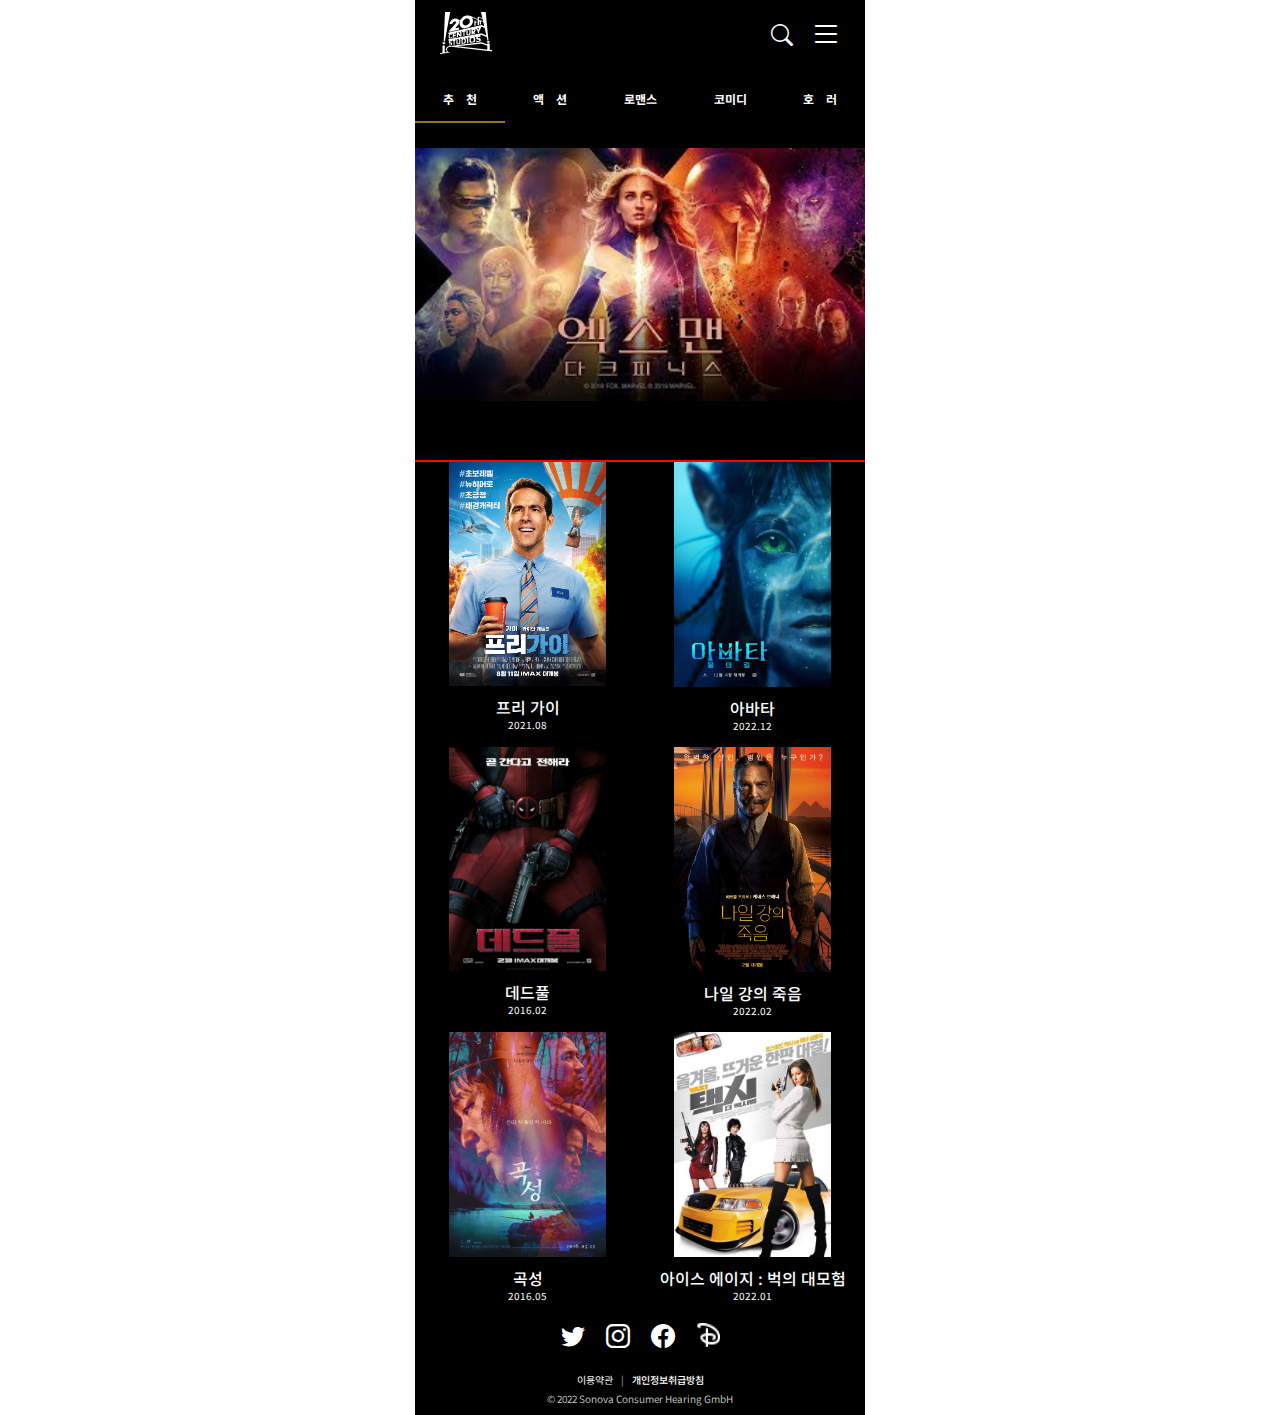
==== movies.html @ 399a9859 "Add files via upload" ====
<!DOCTYPE html>
<html lang="en">
<head>
    <meta charset="UTF-8">
    <meta http-equiv="X-UA-Compatible" content="IE=edge">
    <meta name="viewport" content="width=device-width, initial-scale=1.0">
    <title>movies</title>
    <link rel="stylesheet" href="css/collection.css">
    <link rel="stylesheet" href="https://cdn.jsdelivr.net/npm/bootstrap-icons@1.9.0/font/bootstrap-icons.css">
    <script src="https://ajax.googleapis.com/ajax/libs/jquery/3.6.0/jquery.min.js"></script>
    <script src="js/app.js"></script>
</head>
<body id="movies" >
    <div class="page">
    <div id="container">
        <div class="search-box">
            <form class="search-box-container">
                <button id="submit" type="submit">
                    <i class="bi bi-search"></i>
                </button>
                <input 
                    type="search" 
                    id="search"
                    placeholder="검색"
                    required
                    name="search"
                >
            </form>
            <div class="button-group">
                <button class="btn-close">
                    취소
                </button>
            </div>
            <a class="favorite" href="#영화-추천">
                최다 검색
            </a>
            <div class="fav-contents">
    
                <div class="fav1">
                    <img src="./images/fav1.png" alt="나이트메어앨리 포스터">
                    <a href="./movie-night.html">나이트메어 앨리</a>
                </div>
                
                <div class="fav2">
                    <img src="./images/fav2.png" alt="더프린세스 포스터">
                    <a href="더프린세스 상세페이지">더 프린세스</a>
                </div>
    
            </div>
        </div>

    <header id="main-header">

        <h1 id="logo">
            <a href="./index.html">
                <img  src="./images/logo_20cs.png" alt="로고">
            </a>
        </h1> 
        <nav id="gnb">
                <a href="#" id="btn-search"><i class="bi bi-search"></i></a>
                <button id="btn-menu"><i class="bi bi-list"></i></button>
        </nav>
        <nav id="gnb-menu">
            <ul>
              <li><a href="movies.html" class="bold">영화</a></li>
              <li><a href="movies-action.html"> <span>-</span>
                액션</a></li>
              <li><a href="movies-romance.html"><span>-</span> 로맨스</a></li>
              <li><a href="movies-comedy.html"><span>-</span> 코미디</a></li>
              <li><a href="movies-horror.html"><span>-</span> 호러</a></li>
              <li><a href="company.html">회사소개</a></li>
            </ul>
            <button id="btn-close"><i class="bi bi-x"></i></button>
          </nav>
    </header>

    <div>
    <nav id="list">
        <ul class="list">
            <li><a class="on" href="#">추　천</a></li>
            <li><a href="movies-action.html">액　션</a></li>
            <li><a href="movies-romance.html">로맨스</a></li>
            <li><a href="movies-comedy.html">코미디</a></li>
            <li><a href="movies-horror.html">호　러</a></li>
        </ul>
    </nav>
    </div>

    <div>
    <a class="collection-recommend" href="#"><img src="./images/recommend-main.jpg" alt="영화추천"></a>
</div>

    <div class="movie-collection">
        <div class="movies">
            <div class="movie">
                <a href="movie-free.html">
                    <img src="./images/comedy01.jpg" alt="포스터">
                    <p class="movie-title">프리 가이</p>
                    <p class="release-date">2021.08</p>
                </a>
            </div>
            <div class="movie">
                <a href="./movie-avatar.html">
                    <img src="./images/romance01.jpg" alt="포스터">
                    <p class="movie-title">아바타</p>
                    <p class="release-date">2022.12</p>
                </a>
            </div>
        </div>
        <div class="movies">
            <div class="movie">
                <a href="./movie-dead.html">
                    <img src="./images/action01.jpeg" alt="포스터">
                    <p class="movie-title">데드풀</p>
                    <p class="release-date">2016.02</p>
                </a>
            </div>
            <div class="movie">
                <a href="./movie-nile.html">
                    <img src="./images/horror01.jpg" alt="포스터">
                    <p class="movie-title">나일 강의 죽음</p>
                    <p class="release-date">2022.02</p>
                </a>
            </div>
        </div>
        <div class="movies">
            <div class="movie">
                <a href="#">
                    <img src="./images/horror02.jpg" alt="포스터">
                    <p class="movie-title">곡성</p>
                    <p class="release-date">2016.05</p>
                </a>
            </div>
            <div class="movie">
                <a href="#">
                    <img src="./images/comedy02.jpg" alt="포스터">
                    <p class="movie-title">아이스 에이지 : 벅의 대모험</p>
                    <p class="release-date">2022.01</p>
                </a>
            </div>
        </div>
    </div>

    <footer id="main-footer">
        <nav class="sns-link">
          <a 
          href="https://twitter.com/20thcenturyKR?ref_src=twsrc%5Egoogle%7Ctwcamp%5Eserp%7Ctwgr%5Eauthor">
          <i class="bi bi-twitter"></i>
          </a>
          <a 
          href="https://www.instagram.com/20thcenturystudioskr/">
          <i class="bi bi-instagram"></i>
          </a>
          <a 
          href="https://www.facebook.com/20thCenturyStudios.KR/">
          <i class="bi bi-facebook"></i>
          </a>
          <a 
          href="https://www.disneyplus.com/ko-kr/welcome/stream-now?cid=DSS-Search-Google-71700000088507465-&s_kwcid=AL%218468%213%21584589737716%21p%21%21g%21%21disney+plus+kr&gclid=CjwKCAjw5s6WBhA4EiwACGncZV2K8KBbax_l8_b94QKiVz_mhxqYDgDaXu-IeTX4gKLDfLDrBLzD6RoCossQAvD_BwE&gclsrc=aw.ds">
          <img src="images/disney-icon.png" alt="">
          </a>
        </nav>
        <nav class="footer-menu">
          <a href="#">이용약관</a><span>|</span>
          <a href="#"><strong>개인정보취급방침 </strong></a>
        </nav>
        <p class="copy">© 2022 Sonova Consumer Hearing GmbH</p>
      </footer>
    </div>
</body>
</html>
---- css/collection.css ----
/* 아이콘 */
@import url("https://cdn.jsdelivr.net/npm/bootstrap-icons@1.9.0/font/bootstrap-icons.css");
/* 폰트 */
@import url('https://fonts.googleapis.com/css2?family=Noto+Sans+KR:wght@300;400;500;700;900&display=swap');
@import url('gnb.css');
@import url('reset.css');

:root{
    --main-color:#907137;
    --bg-color:#000;
    --text-color:#ffff;
    --header-hight:54px;
}


* {
    margin: 0;
    padding: 0;
    box-sizing: border-box;
}

body {
    font-family: 'Noto Sans KR';
    width: 100%;
    height: 100vh;
    overflow: hidden;
    overflow-y: scroll;
    /* background: #000; */
    color: #fff;
    max-width: 450px;
    margin: 0 auto;
    background-color: #fff;
}

.page {
  position: relative; 
  width: inherit;
  /* height: inherit; */
  overflow: hidden;
  background-color: var(--bg-color);
}

/* header */

button {
    cursor: pointer;
}

#main-header {
    top: 0;
    /* position: absolute; */
    /* width: 100%; */
    height: var(--header-hight);
    padding-left: 20px;
    padding-right: 20px;
    background-color: transparent;
    display: flex;
    align-items: center;
    justify-content: space-between;
    /* outline: 1px solid greenyellow; */
    z-index:10;
  margin: 5px;
}

#logo a img{
    padding-top: 10px;
}

#gnb a, #gnb button{
    color: #fff;
    border-style: none;
    background-color: transparent;
    width: 30px;
    height: 30px;
    text-align: center;
    margin-left: 1em;
}

.bi{
    text-align: center;
    font-size: 24px;
}

.bi-search{
  
  font-size: 22px;
}

.bi-list {
    font-size: 32px;
}
  
#gnb {
    display: flex;
    align-items: center;
    margin-left: 1em;
    color: #fff;
}

.swiper-slide img{ 
    width: 100%; 
    z-index:1;
    object-fit: cover;
}
.sw-btn{
  display: flex;

}

/* nav */

#list li {
  /* outline: 1px solid red; */
    float: left;
    width: 20%;
  }
  
  #list li a {
    display: block;
    text-align: center;
    text-decoration: none;
  }
  
  html, body {
    height: 100%;
  }
  
  #list {
    /* overflow: hidden; */
    position: relative;
    width: 100%;
    height: 17px;
    /* left: 20px; */
    top: 10px;
    display: inline-block;
    /* margin-left: 1em; */
    justify-content: space-between;
  }
  
 #list > ul > li > a {
    font-family: 'Noto Sans KR';
    font-style: normal;
    font-weight: 700;
    font-size: 12px;
    line-height: 17px;
    display: block;
    text-align: center;
    padding: 14px 16px;
    text-decoration: none;
    color: #fff;
  }
  
  nav > ul > li > .on {
    position: relative;
    border-bottom: 2px solid #907137;
  }
  
  
  /* collection */
  
  .collection-recommend {
    /* position: absolute; */
    width: 100%;
    height: auto;
    left: 0px;
    top: 130px;
    display: flex;
    margin-top: 60px;
    margin-bottom: 40px;
    background-color: transparent;
    align-items: center;
    justify-content: space-between;
    object-fit: cover;
  }
  
  .collection-recommend > img {
    width: 100%;
    object-fit: cover;
  }
    
  .movie-collection {
  /* position: relative; */
  width: 100%;
  /* height: 207px; */
  /* top: 315px; */
  margin-top: 60px;
  outline: 1px solid red;

  }
  .movie {
    float: left;
    width: 50%;
  }
  
  .movie img {
    width: 70%;
    /* height: 207px; */
    object-fit: cover;
    display:block;
    margin-left:auto;
    margin-right:auto;
  }
  
  .movie p {
    text-align: center;
    font-family: 'Noto Sans KR';
    font-style: normal;
    color: #fff;
  }
  
  .movie-title {
    margin-top: 15px;
    font-weight: 500;
    font-size: 16px;
    line-height: 12px;
  }
  
  .release-date {
    margin-top: 5px;
    margin-bottom: 15px;
    font-weight: 400;
    font-size: 10px;
    line-height: 13px;
  }

/* footer */
#main-footer {
    /* position: relative; */
    clear: both;
    background-color: var(--bg-color);
    text-align: center;
    width: 100%;
    height: 98px;
    margin-top: 50px;
}
  
#main-footer a {
color: #fff;
}

#main-footer .sns-link {
margin-bottom: 20px;
font-size: 24px;
}

#main-footer .sns-link a {
margin-right: 1rem;
}
#main-footer .sns-link img{
width: 24px;
height: 24px;
margin-bottom: -2px;

}

#main-footer .sns-link a:last-child {
margin-right: 0;
}

#main-footer .footer-menu {
display: flex;
align-items: center;
justify-content: center;
font-size: 10px;
margin-bottom: 5px;
}

#main-footer .footer-menu strong {
font-weight: 500;
}

#main-footer .footer-menu span {
margin-left: 0.5rem;
margin-right: 0.5rem;
font-weight: 400;
font-size: 10px;
opacity: 0.6;
color: #fff;
}

#main-footer .copy{
font-style: normal;
font-weight: 350;
font-size: 10px;
line-height: 14px;
color: #CCCCCC;
}
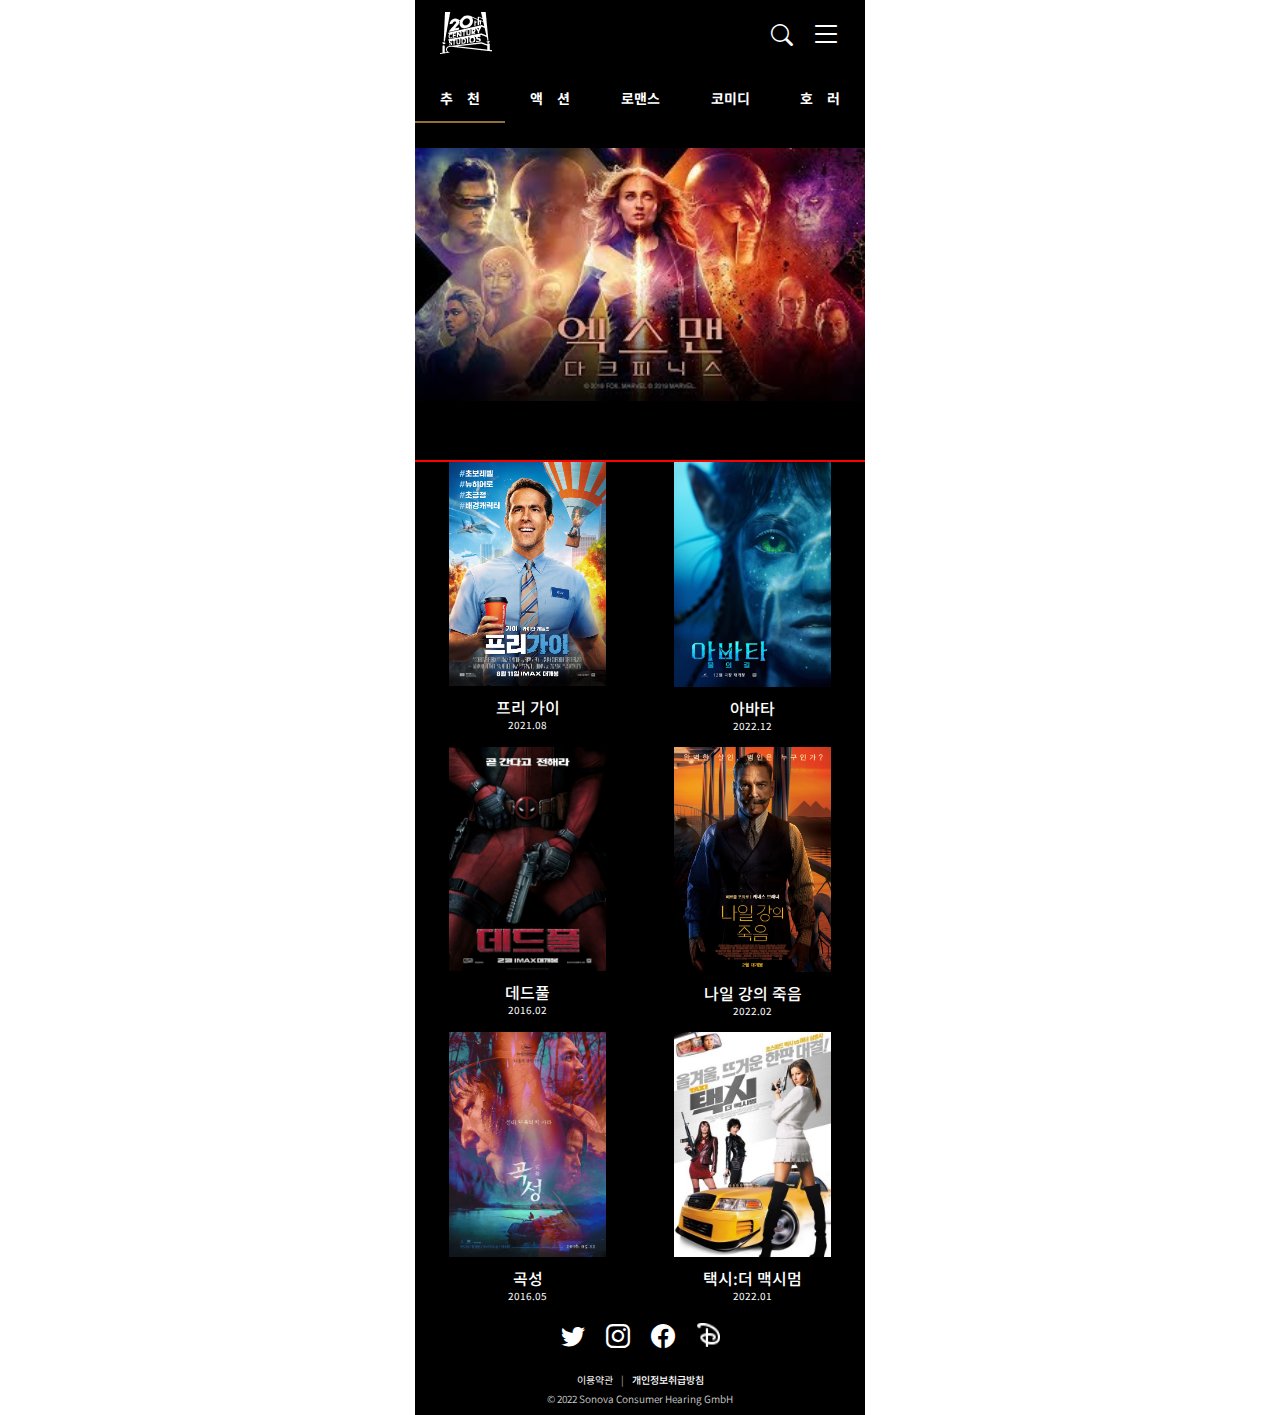
==== commit cd811b07: "Add files via upload" ====
--- a/movies.html
+++ b/movies.html
@@ -134,7 +134,7 @@
             <div class="movie">
                 <a href="#">
                     <img src="./images/comedy02.jpg" alt="포스터">
-                    <p class="movie-title">아이스 에이지 : 벅의 대모험</p>
+                    <p class="movie-title">택시:더 맥시멈</p>
                     <p class="release-date">2022.01</p>
                 </a>
             </div>
--- a/css/collection.css
+++ b/css/collection.css
@@ -142,7 +142,7 @@
     font-family: 'Noto Sans KR';
     font-style: normal;
     font-weight: 700;
-    font-size: 12px;
+    font-size: 14px;
     line-height: 17px;
     display: block;
     text-align: center;
@@ -162,7 +162,7 @@
   .collection-recommend {
     /* position: absolute; */
     width: 100%;
-    height: auto;
+    /* height: auto; */
     left: 0px;
     top: 130px;
     display: flex;
@@ -186,7 +186,7 @@
   /* top: 315px; */
   margin-top: 60px;
   outline: 1px solid red;
-
+  margin-bottom: 100px;
   }
   .movie {
     float: left;
